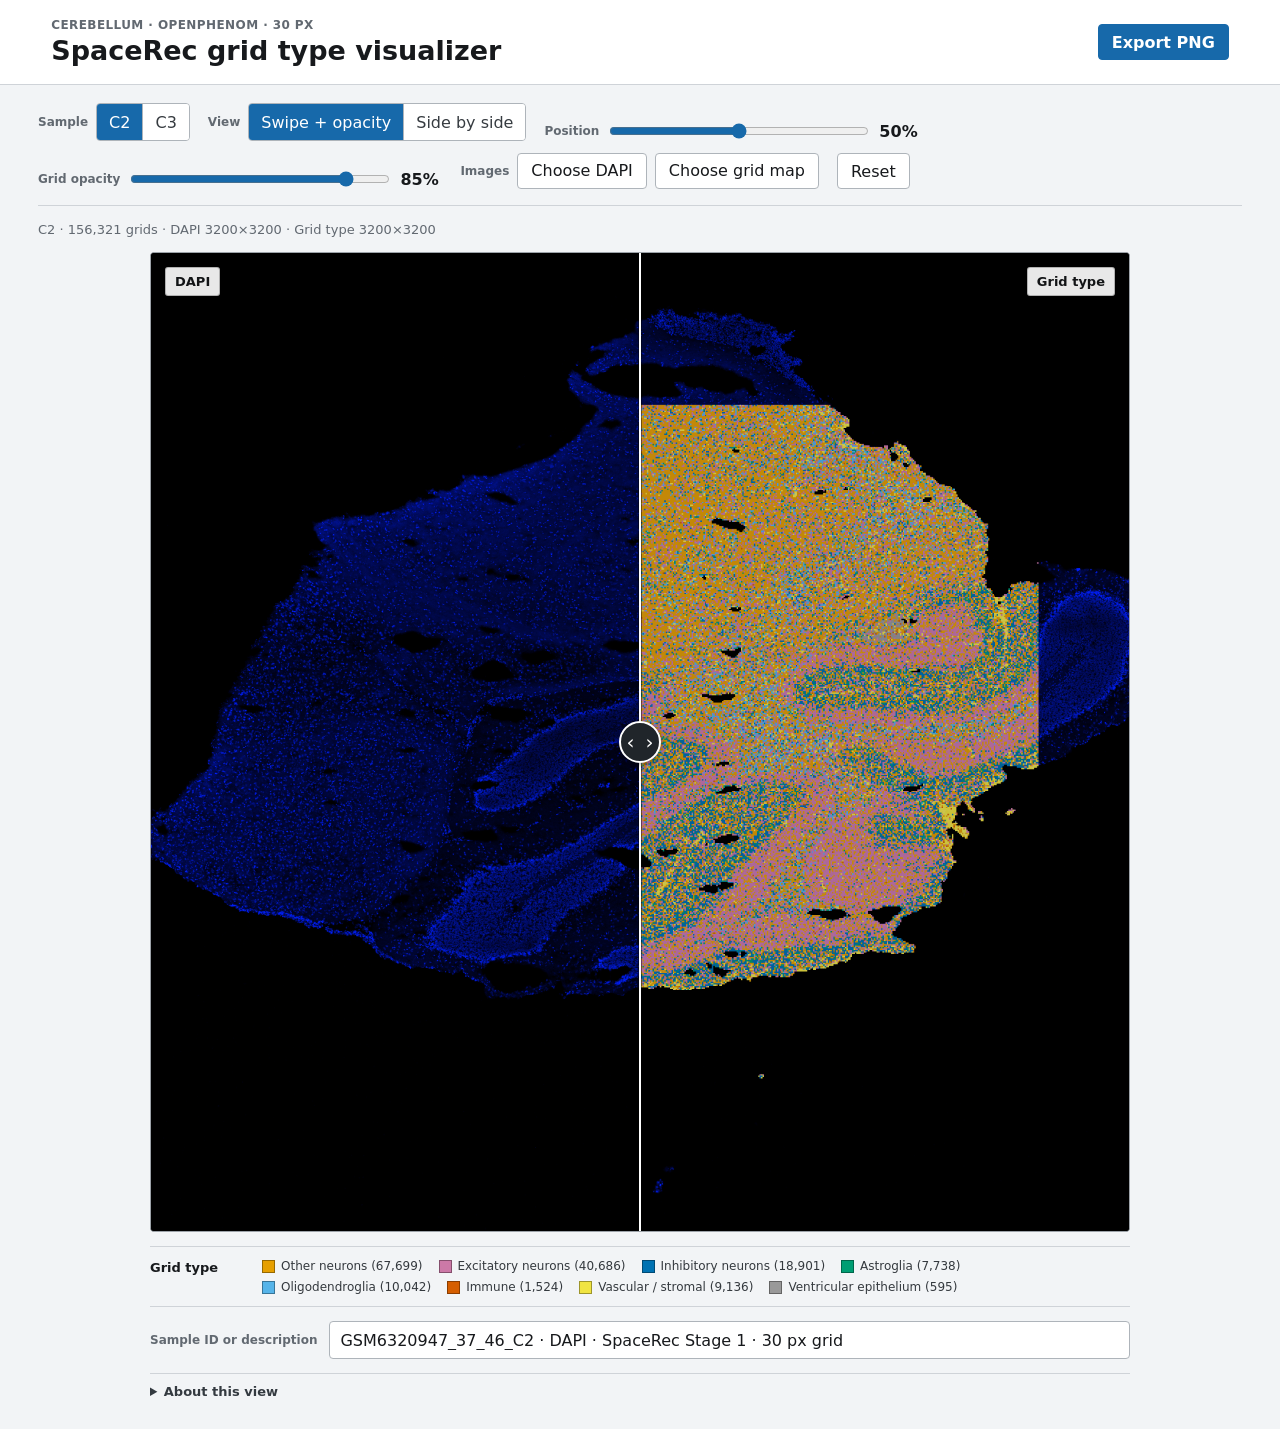
==== cerebellum/index.html @ abfb28f0 "Add cerebellum visualizer subpath" ====
<!doctype html>
<html lang="en">
<head>
  <meta charset="utf-8">
  <meta name="viewport" content="width=device-width, initial-scale=1">
  <meta name="description" content="Cerebellum DAPI and SpaceRec Stage 1 grid-type comparison for C2 and C3.">
  <title>Cerebellum SpaceRec visualizer</title>
  <link rel="stylesheet" href="styles.css?v=20261102-cerebellum-1">
</head>
<body>
  <header class="app-header">
    <div>
      <p class="eyebrow">CEREBELLUM · OPENPHENOM · 30 PX</p>
      <h1>SpaceRec grid type visualizer</h1>
    </div>
    <button class="button primary" id="exportButton" type="button">Export PNG</button>
  </header>

  <main>
    <section class="toolbar" aria-label="Comparison controls">
      <div class="control-group sample-group">
        <span class="control-label">Sample</span>
        <div class="segmented sample-segmented" role="group" aria-label="Cerebellum sample">
          <button class="segment active" type="button" data-sample="C2" aria-pressed="true">C2</button>
          <button class="segment" type="button" data-sample="C3" aria-pressed="false">C3</button>
        </div>
      </div>

      <div class="control-group mode-group">
        <span class="control-label">View</span>
        <div class="segmented mode-segmented" role="group" aria-label="Comparison mode">
          <button class="segment active" type="button" data-mode="compare" aria-pressed="true">Swipe + opacity</button>
          <button class="segment" type="button" data-mode="side" aria-pressed="false">Side by side</button>
        </div>
      </div>

      <div class="control-group range-group" id="rangeGroup">
        <label class="control-label" for="comparisonRange">Position</label>
        <input id="comparisonRange" type="range" min="0" max="100" value="50" step="1">
        <output id="rangeOutput" for="comparisonRange">50%</output>
      </div>

      <div class="control-group range-group" id="opacityGroup">
        <label class="control-label" for="opacityRange">Grid opacity</label>
        <input id="opacityRange" type="range" min="0" max="100" value="85" step="1">
        <output id="opacityOutput" for="opacityRange">85%</output>
      </div>

      <div class="control-group file-group">
        <span class="control-label">Images</span>
        <label class="button file-button" for="dapiUpload">Choose DAPI</label>
        <input id="dapiUpload" type="file" accept="image/*">
        <label class="button file-button" for="predictionUpload">Choose grid map</label>
        <input id="predictionUpload" type="file" accept="image/*">
      </div>

      <button class="button" id="resetButton" type="button">Reset</button>
    </section>

    <div class="status-row">
      <p id="imageStatus" aria-live="polite"></p>
      <p class="warning" id="imageWarning" role="alert" hidden></p>
    </div>

    <section class="viewer-wrap" aria-label="DAPI and grid type comparison">
      <div class="comparison-stage mode-compare" id="comparisonStage">
        <div class="single-view" id="singleView">
          <img class="image-layer base-layer" id="dapiImage" alt="DAPI channel" draggable="false">
          <div class="image-layer clipped-layer" id="comparisonClip">
            <img id="gridImage" alt="SpaceRec grid type prediction" draggable="false">
          </div>
          <span class="image-label label-left">DAPI</span>
          <span class="image-label label-right">Grid type</span>
          <div class="divider" id="divider" role="slider" tabindex="0" aria-label="DAPI and grid type reveal position" aria-valuemin="0" aria-valuemax="100" aria-valuenow="50">
            <span class="divider-line"></span>
            <span class="divider-handle" aria-hidden="true"><span>‹</span><span>›</span></span>
          </div>
        </div>

        <div class="side-view" id="sideView" hidden>
          <figure>
            <div class="side-image"><img id="sideDapiImage" alt="DAPI channel" draggable="false"></div>
            <figcaption>DAPI</figcaption>
          </figure>
          <figure>
            <div class="side-image grid-background"><img id="sideGridImage" alt="SpaceRec grid type prediction" draggable="false"></div>
            <figcaption>Grid type</figcaption>
          </figure>
        </div>
      </div>
    </section>

    <section class="legend-band" aria-label="Cell type color legend">
      <h2>Grid type</h2>
      <div class="legend-list" id="legendList"></div>
    </section>

    <section class="caption-band">
      <label for="captionInput">Sample ID or description</label>
      <input id="captionInput" type="text" maxlength="180">
    </section>

    <details class="instructions">
      <summary>About this view</summary>
      <p>The base is OME channel 1 (DAPI) from the full-resolution image. The colored layer is the masked 30 px SpaceRec Stage 1 Top-1 grid type map. Both layers use the same 20,296 × 20,296 coordinate frame and are displayed at 3,200 × 3,200.</p>
    </details>
  </main>

  <script src="app.js?v=20261102-cerebellum-1"></script>
</body>
</html>
---- cerebellum/styles.css ----
:root {
  color-scheme: light;
  --bg: #f2f4f6;
  --surface: #ffffff;
  --ink: #17191c;
  --muted: #626971;
  --line: #cfd3d8;
  --accent: #1769aa;
  --accent-dark: #0f4f83;
  --warning-bg: #fff5dc;
  --warning-ink: #704c00;
  font-family: Inter, ui-sans-serif, system-ui, -apple-system, BlinkMacSystemFont, "Segoe UI", sans-serif;
}

* { box-sizing: border-box; }
[hidden] { display: none !important; }

body {
  margin: 0;
  min-width: 320px;
  background: var(--bg);
  color: var(--ink);
}

button, input { font: inherit; }

.app-header {
  display: flex;
  align-items: center;
  justify-content: space-between;
  gap: 24px;
  padding: 18px clamp(18px, 4vw, 54px);
  background: var(--surface);
  border-bottom: 1px solid var(--line);
}

.eyebrow {
  margin: 0 0 3px;
  color: var(--muted);
  font-size: 12px;
  font-weight: 700;
  letter-spacing: .035em;
}

h1 { margin: 0; font-size: 27px; line-height: 1.15; }

main {
  width: min(1480px, 100%);
  margin: 0 auto;
  padding: 18px clamp(12px, 3vw, 38px) 30px;
}

.toolbar {
  display: flex;
  align-items: end;
  flex-wrap: wrap;
  gap: 12px 18px;
  padding-bottom: 16px;
  border-bottom: 1px solid var(--line);
}

.control-group { display: flex; align-items: center; gap: 8px; }
.control-label { color: var(--muted); font-size: 12px; font-weight: 700; white-space: nowrap; }
.segmented { display: inline-grid; border: 1px solid #aeb4ba; border-radius: 4px; overflow: hidden; }
.sample-segmented, .mode-segmented { grid-template-columns: repeat(2, auto); }

.segment {
  min-height: 36px;
  padding: 7px 12px;
  border: 0;
  border-right: 1px solid #aeb4ba;
  background: var(--surface);
  color: #363b40;
  cursor: pointer;
}

.segment:last-child { border-right: 0; }
.segment:hover { background: #eef4f8; }
.segment.active { background: var(--accent); color: white; }

.button {
  min-height: 36px;
  padding: 7px 13px;
  border: 1px solid #aeb4ba;
  border-radius: 4px;
  background: var(--surface);
  color: var(--ink);
  cursor: pointer;
  white-space: nowrap;
}

.button:hover { border-color: #737b83; background: #f8f9fa; }
.button.primary { border-color: var(--accent); background: var(--accent); color: white; font-weight: 700; }
.button.primary:hover { background: var(--accent-dark); }
.button:focus-visible, .segment:focus-visible, input:focus-visible, summary:focus-visible, .divider:focus-visible {
  outline: 3px solid rgba(23, 105, 170, .28);
  outline-offset: 2px;
}

input[type="file"] {
  position: absolute;
  width: 1px;
  height: 1px;
  overflow: hidden;
  clip: rect(0 0 0 0);
  clip-path: inset(50%);
}

.range-group { min-width: 260px; }
.range-group input { width: min(260px, 27vw); accent-color: var(--accent); }
.range-group output { min-width: 42px; font-variant-numeric: tabular-nums; font-weight: 700; }

.status-row {
  display: flex;
  align-items: center;
  justify-content: space-between;
  gap: 12px;
  min-height: 46px;
  padding: 9px 0;
  color: var(--muted);
  font-size: 13px;
}

.status-row p { margin: 0; }
.warning { padding: 6px 9px; background: var(--warning-bg); color: var(--warning-ink); border-left: 3px solid #c18a13; }
.viewer-wrap { display: flex; justify-content: center; }

.comparison-stage {
  width: min(100%, 980px);
  aspect-ratio: 1 / 1;
  overflow: hidden;
  border: 1px solid #9da3a9;
  border-radius: 4px;
  background: #02050b;
}

.single-view { position: relative; width: 100%; height: 100%; overflow: hidden; touch-action: none; user-select: none; }
.image-layer, .image-layer img { position: absolute; inset: 0; width: 100%; height: 100%; object-fit: contain; }
.base-layer { display: block; }
.clipped-layer { overflow: hidden; clip-path: inset(0 0 0 50%); }
.clipped-layer img { max-width: none; }

.image-label {
  position: absolute;
  top: 14px;
  z-index: 4;
  padding: 6px 9px;
  border: 1px solid rgba(0, 0, 0, .24);
  border-radius: 3px;
  background: rgba(255, 255, 255, .91);
  color: #121416;
  font-size: 13px;
  font-weight: 800;
  pointer-events: none;
}

.label-left { left: 14px; }
.label-right { right: 14px; }
.divider { position: absolute; inset: 0 auto 0 50%; z-index: 5; width: 44px; transform: translateX(-50%); cursor: ew-resize; }
.divider-line { position: absolute; left: 21px; top: 0; width: 2px; height: 100%; background: white; box-shadow: 0 0 0 1px rgba(0, 0, 0, .42); }

.divider-handle {
  position: absolute;
  left: 50%;
  top: 50%;
  display: flex;
  align-items: center;
  justify-content: space-around;
  width: 42px;
  height: 42px;
  transform: translate(-50%, -50%);
  border: 2px solid white;
  border-radius: 50%;
  background: #20252a;
  color: white;
  box-shadow: 0 1px 5px rgba(0, 0, 0, .35);
  font-size: 20px;
}

.side-view { display: grid; grid-template-columns: 1fr 1fr; gap: 1px; width: 100%; height: 100%; background: #959ba1; }
.side-view figure { display: grid; grid-template-rows: minmax(0, 1fr) 38px; margin: 0; min-width: 0; min-height: 0; background: white; }
.side-image { min-height: 0; background: #02050b; }
.side-image img { display: block; width: 100%; height: 100%; object-fit: contain; }
.side-view figcaption { display: grid; place-items: center; border-top: 1px solid var(--line); font-size: 13px; font-weight: 800; }

.legend-band, .caption-band, .instructions { width: min(100%, 980px); margin: 14px auto 0; }
.legend-band { display: grid; grid-template-columns: 100px minmax(0, 1fr); gap: 12px; padding: 12px 0; border-top: 1px solid var(--line); border-bottom: 1px solid var(--line); }
.legend-band h2 { margin: 1px 0 0; font-size: 13px; }
.legend-list { display: flex; flex-wrap: wrap; gap: 7px 16px; }
.legend-item { display: inline-flex; align-items: center; gap: 6px; color: #34393e; font-size: 12px; white-space: nowrap; }
.legend-item i { width: 13px; height: 13px; flex: 0 0 13px; border: 1px solid rgba(0, 0, 0, .35); }

.caption-band { display: grid; grid-template-columns: auto minmax(200px, 1fr); align-items: center; gap: 12px; }
.caption-band label { color: var(--muted); font-size: 12px; font-weight: 700; }
.caption-band input { width: 100%; min-height: 38px; padding: 7px 10px; border: 1px solid #aeb4ba; border-radius: 4px; background: white; color: var(--ink); }
.instructions { border-top: 1px solid var(--line); padding-top: 10px; color: var(--muted); font-size: 13px; }
.instructions summary { width: max-content; color: #343a40; cursor: pointer; font-weight: 700; }
.instructions p { max-width: 900px; margin: 8px 0 0; line-height: 1.55; }

@media (max-width: 760px) {
  h1 { font-size: 21px; }
  .app-header { align-items: flex-start; padding: 14px; }
  main { padding: 12px 10px 24px; }
  .toolbar { align-items: stretch; gap: 10px; }
  .sample-group, .mode-group, .range-group, .file-group { width: 100%; }
  .sample-group, .mode-group { align-items: stretch; flex-direction: column; }
  .sample-segmented, .mode-segmented { width: 100%; grid-template-columns: repeat(2, minmax(0, 1fr)); }
  .range-group input { flex: 1; width: auto; min-width: 0; }
  .file-group { display: grid; grid-template-columns: auto 1fr 1fr; }
  .file-button { overflow: hidden; text-overflow: ellipsis; text-align: center; }
  .status-row { display: block; }
  .status-row p + p { margin-top: 7px; }
  .image-label { top: 8px; padding: 4px 7px; font-size: 11px; }
  .label-left { left: 8px; }
  .label-right { right: 8px; }
  .legend-band, .caption-band { grid-template-columns: 1fr; gap: 6px; }
}

@media (max-width: 520px) {
  .app-header .button { padding-inline: 9px; }
  .side-view { grid-template-columns: 1fr; grid-template-rows: 1fr 1fr; }
  .side-view figure { grid-template-rows: minmax(0, 1fr) 28px; }
}
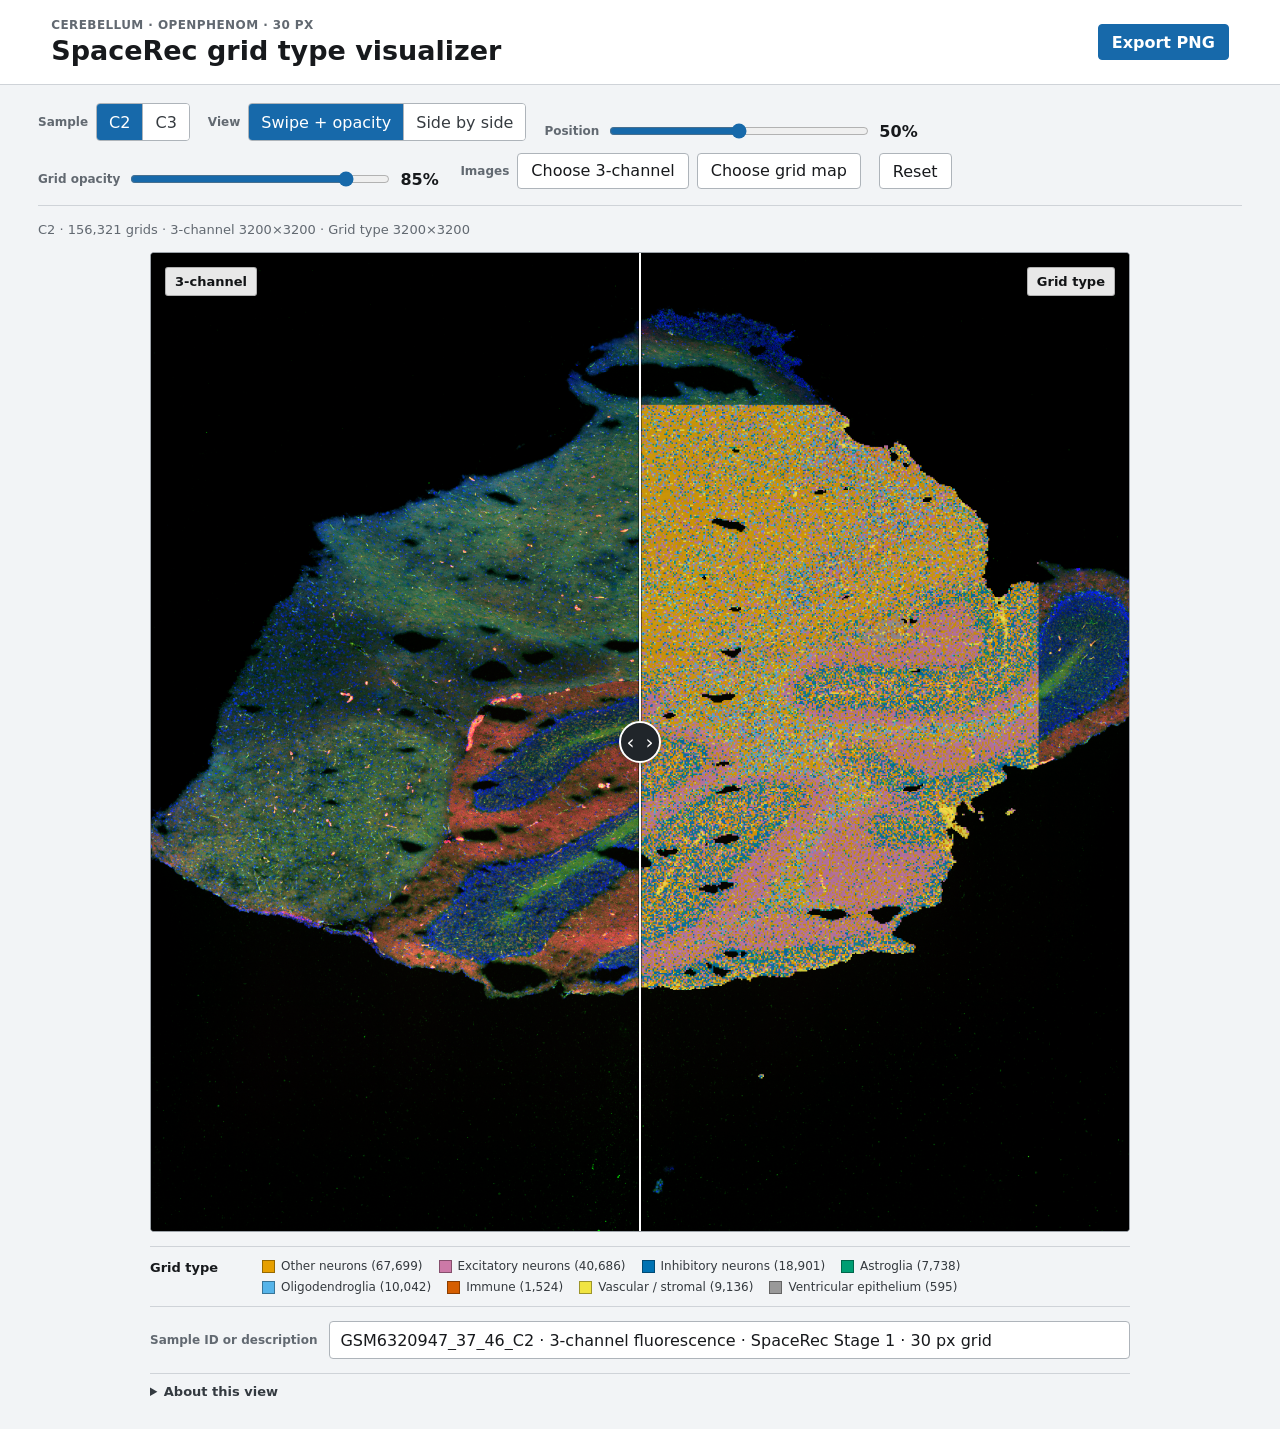
==== commit 1bc84513: "Use 3-channel base in cerebellum visualizer" ====
--- a/cerebellum/index.html
+++ b/cerebellum/index.html
@@ -3,9 +3,9 @@
 <head>
   <meta charset="utf-8">
   <meta name="viewport" content="width=device-width, initial-scale=1">
-  <meta name="description" content="Cerebellum DAPI and SpaceRec Stage 1 grid-type comparison for C2 and C3.">
+  <meta name="description" content="Cerebellum three-channel fluorescence and SpaceRec Stage 1 grid-type comparison for C2 and C3.">
   <title>Cerebellum SpaceRec visualizer</title>
-  <link rel="stylesheet" href="styles.css?v=20261102-cerebellum-1">
+  <link rel="stylesheet" href="styles.css?v=20261103-cerebellum-3ch-1">
 </head>
 <body>
   <header class="app-header">
@@ -48,8 +48,8 @@
 
       <div class="control-group file-group">
         <span class="control-label">Images</span>
-        <label class="button file-button" for="dapiUpload">Choose DAPI</label>
-        <input id="dapiUpload" type="file" accept="image/*">
+        <label class="button file-button" for="baseUpload">Choose 3-channel</label>
+        <input id="baseUpload" type="file" accept="image/*">
         <label class="button file-button" for="predictionUpload">Choose grid map</label>
         <input id="predictionUpload" type="file" accept="image/*">
       </div>
@@ -62,16 +62,16 @@
       <p class="warning" id="imageWarning" role="alert" hidden></p>
     </div>
 
-    <section class="viewer-wrap" aria-label="DAPI and grid type comparison">
+    <section class="viewer-wrap" aria-label="Three-channel fluorescence and grid type comparison">
       <div class="comparison-stage mode-compare" id="comparisonStage">
         <div class="single-view" id="singleView">
-          <img class="image-layer base-layer" id="dapiImage" alt="DAPI channel" draggable="false">
+          <img class="image-layer base-layer" id="baseImage" alt="Three-channel fluorescence composite" draggable="false">
           <div class="image-layer clipped-layer" id="comparisonClip">
             <img id="gridImage" alt="SpaceRec grid type prediction" draggable="false">
           </div>
-          <span class="image-label label-left">DAPI</span>
+          <span class="image-label label-left">3-channel</span>
           <span class="image-label label-right">Grid type</span>
-          <div class="divider" id="divider" role="slider" tabindex="0" aria-label="DAPI and grid type reveal position" aria-valuemin="0" aria-valuemax="100" aria-valuenow="50">
+          <div class="divider" id="divider" role="slider" tabindex="0" aria-label="Three-channel fluorescence and grid type reveal position" aria-valuemin="0" aria-valuemax="100" aria-valuenow="50">
             <span class="divider-line"></span>
             <span class="divider-handle" aria-hidden="true"><span>‹</span><span>›</span></span>
           </div>
@@ -79,8 +79,8 @@
 
         <div class="side-view" id="sideView" hidden>
           <figure>
-            <div class="side-image"><img id="sideDapiImage" alt="DAPI channel" draggable="false"></div>
-            <figcaption>DAPI</figcaption>
+            <div class="side-image"><img id="sideBaseImage" alt="Three-channel fluorescence composite" draggable="false"></div>
+            <figcaption>3-channel</figcaption>
           </figure>
           <figure>
             <div class="side-image grid-background"><img id="sideGridImage" alt="SpaceRec grid type prediction" draggable="false"></div>
@@ -102,10 +102,10 @@
 
     <details class="instructions">
       <summary>About this view</summary>
-      <p>The base is OME channel 1 (DAPI) from the full-resolution image. The colored layer is the masked 30 px SpaceRec Stage 1 Top-1 grid type map. Both layers use the same 20,296 × 20,296 coordinate frame and are displayed at 3,200 × 3,200.</p>
+      <p>The base is a three-channel fluorescence composite from the full-resolution OME: phalloidin in red, CD31 in green, and max(DAPI, phalloidin/3) in blue. The colored layer is the masked 30 px SpaceRec Stage 1 Top-1 grid type map. Both layers use the same 20,296 × 20,296 coordinate frame and are displayed at 3,200 × 3,200.</p>
     </details>
   </main>
 
-  <script src="app.js?v=20261102-cerebellum-1"></script>
+  <script src="app.js?v=20261103-cerebellum-3ch-1"></script>
 </body>
 </html>
